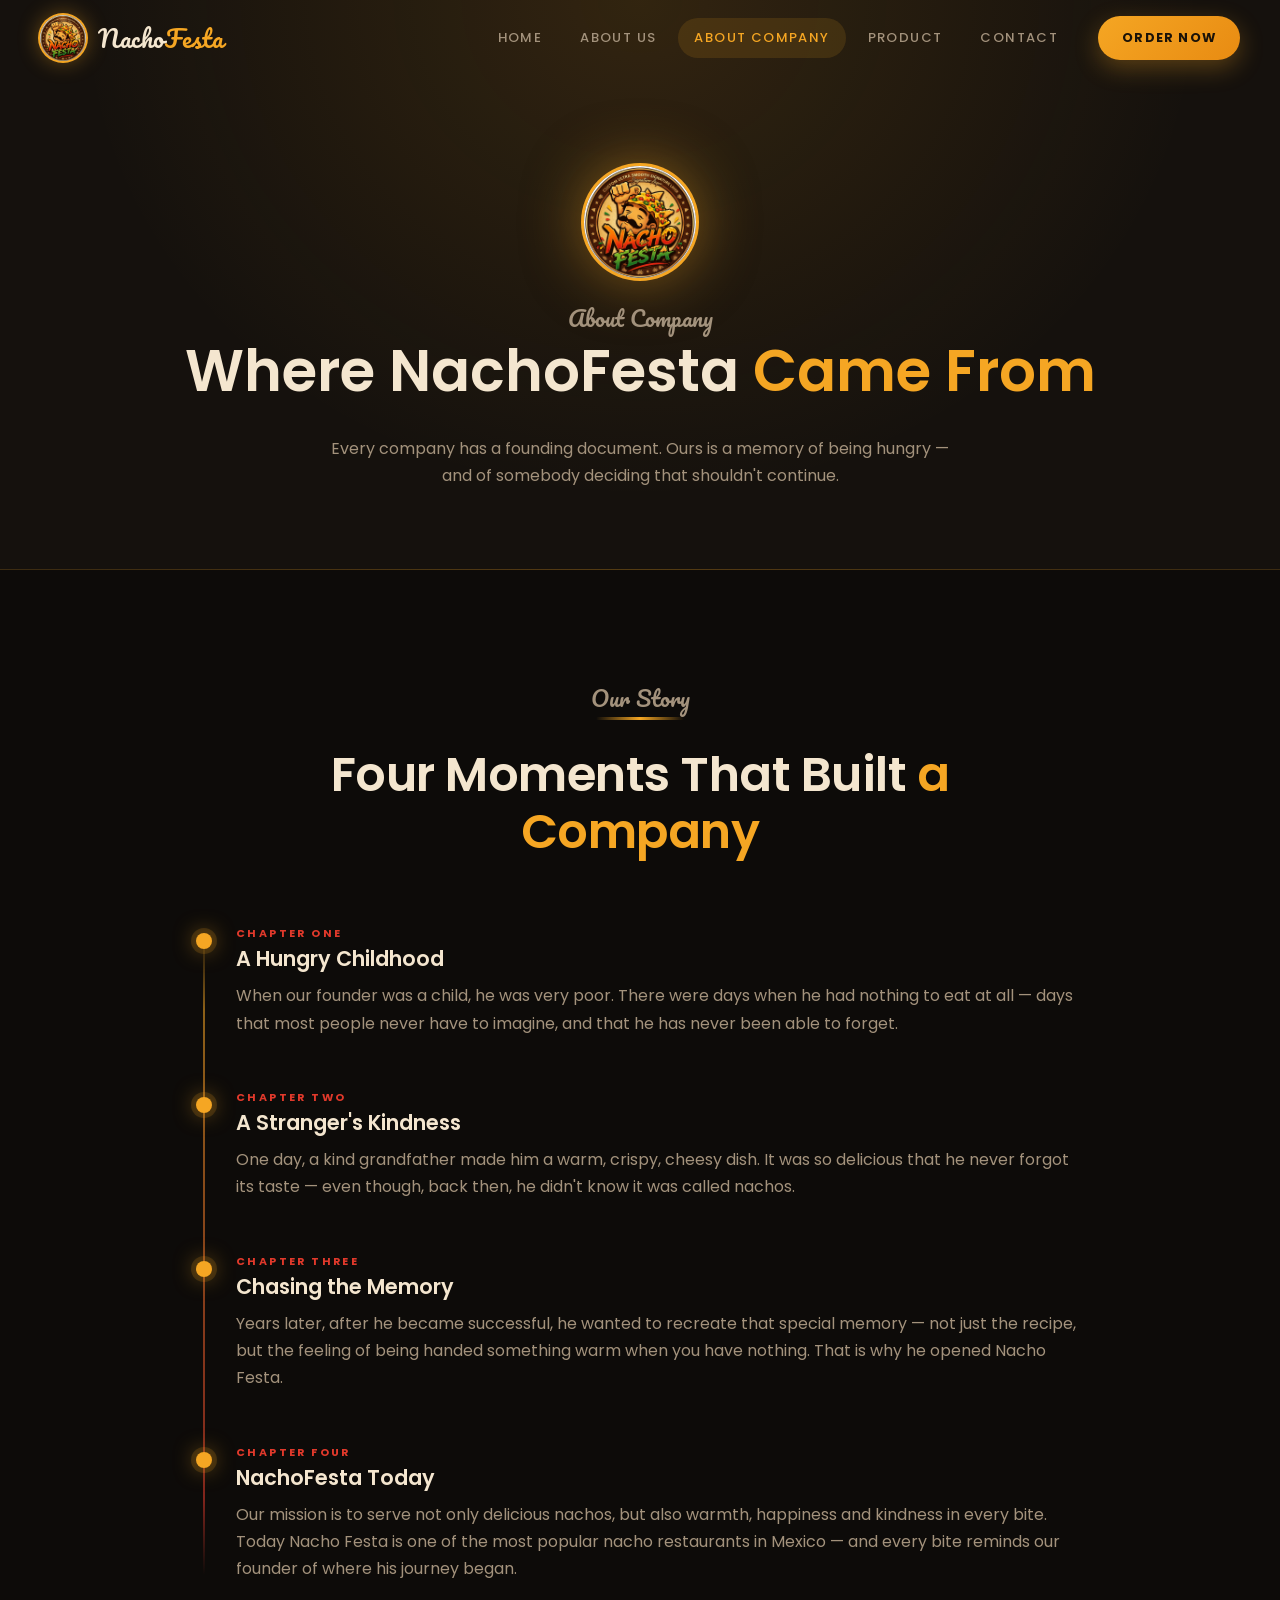
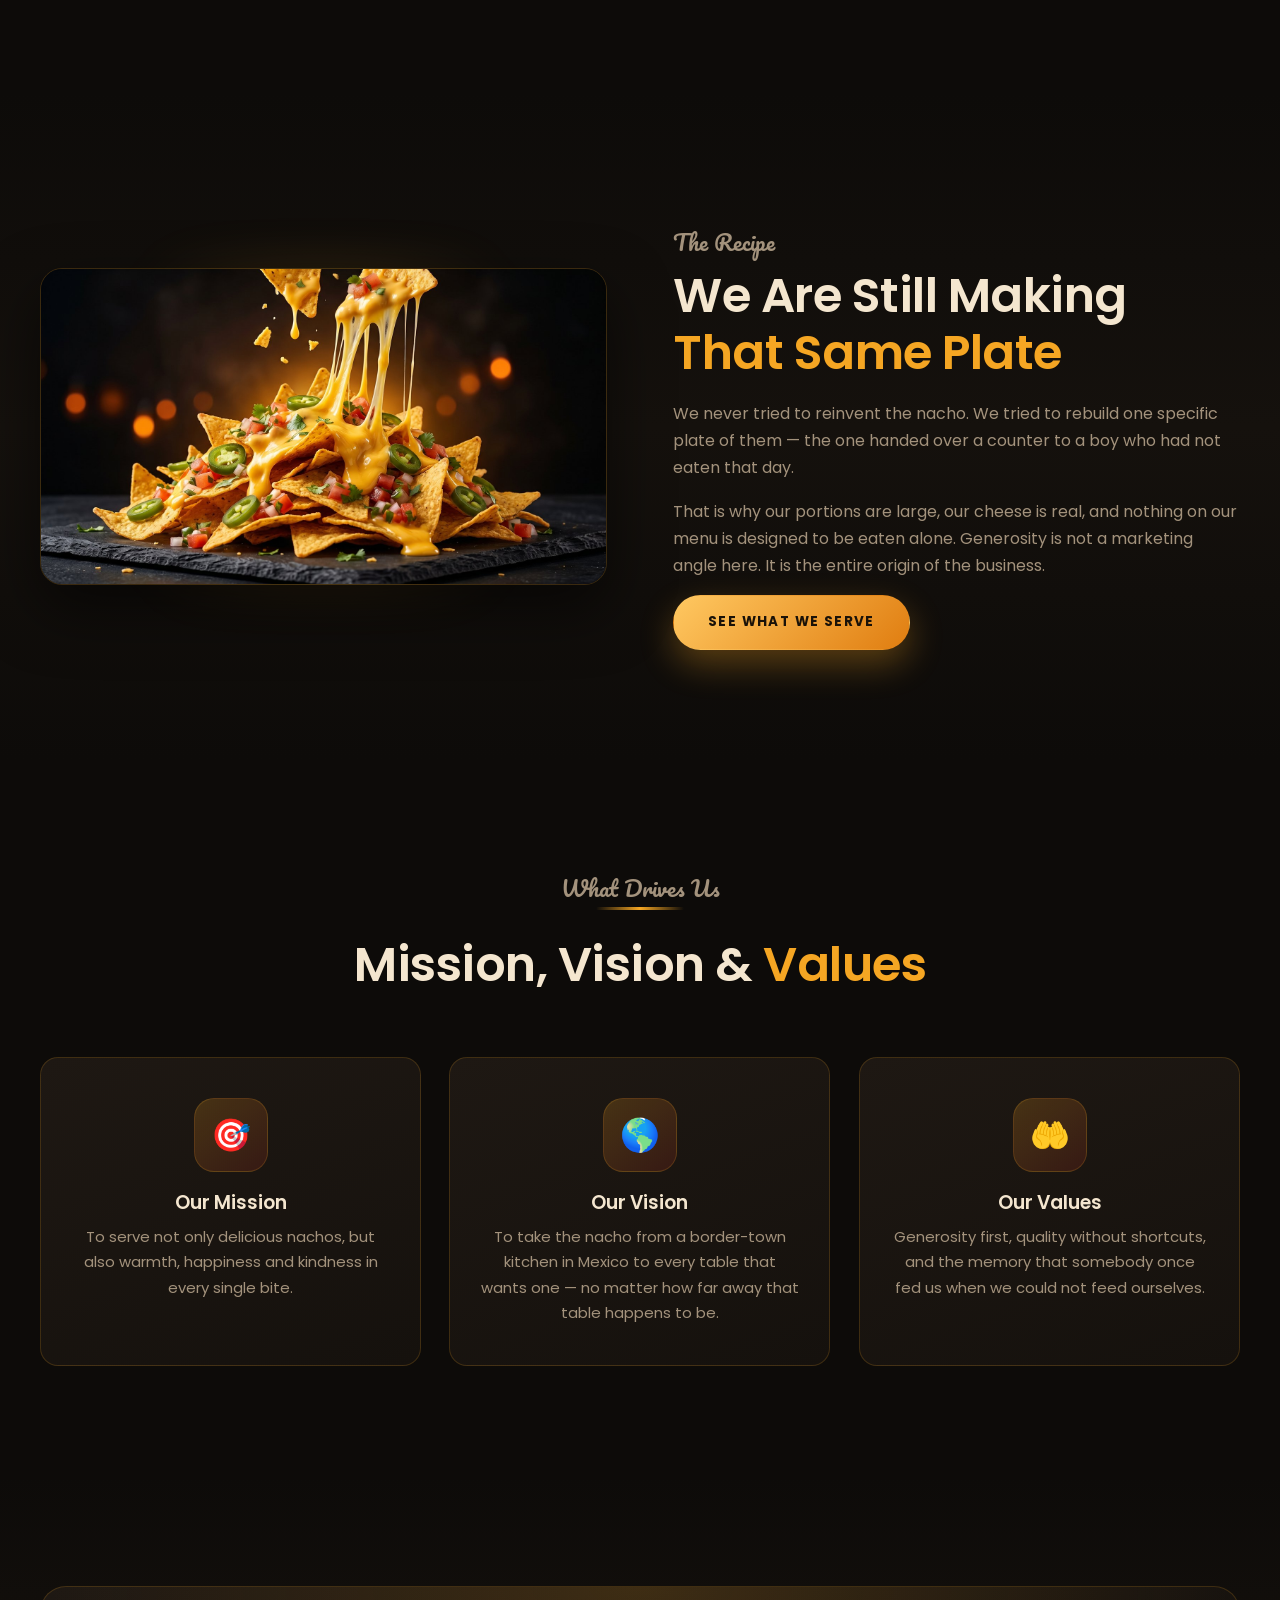
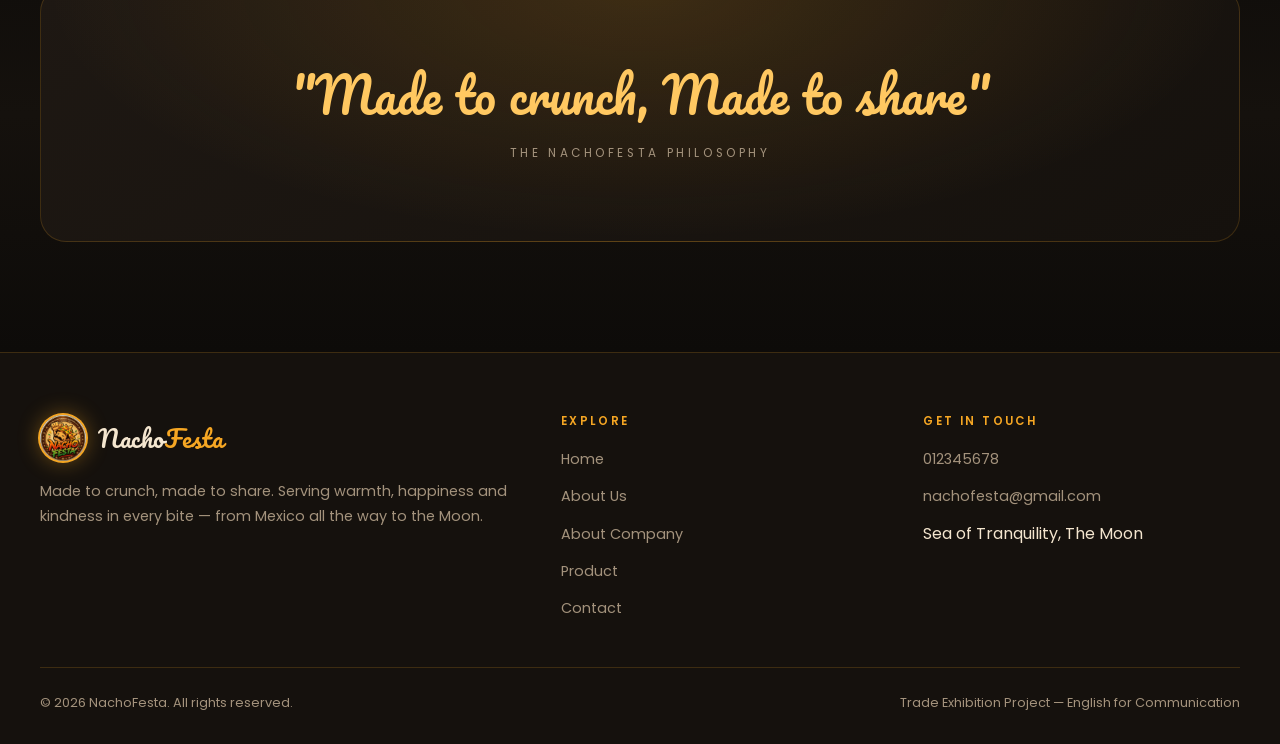
==== about-company.html @ cbf6ca9f "Add NachoFesta 3D presentation website Five-page static site for the NachoFesta trade exhibition pro" ====
<!DOCTYPE html>
<html lang="en">
<head>
<meta charset="UTF-8">
<meta name="viewport" content="width=device-width, initial-scale=1">
<title>About Company — The NachoFesta Story</title>
<meta name="description" content="How NachoFesta began: a hungry child, a kind grandfather, one warm plate of nachos, and the restaurant built to remember it.">
<link rel="icon" href="images/logo.jpg">
<link rel="preconnect" href="https://fonts.googleapis.com">
<link rel="preconnect" href="https://fonts.gstatic.com" crossorigin>
<link href="https://fonts.googleapis.com/css2?family=Pacifico&family=Poppins:wght@300;400;500;600;700;800&display=swap" rel="stylesheet">
<link rel="stylesheet" href="css/style.css">
</head>
<body>

<header class="nav">
  <div class="nav__inner">
    <a class="brand" href="index.html">
      <img src="images/logo.jpg" alt="NachoFesta logo">
      <span class="brand__name">Nacho<span>Festa</span></span>
    </a>
    <button class="nav__burger" aria-label="Toggle menu" aria-expanded="false">
      <span></span><span></span><span></span>
    </button>
    <ul class="nav__links">
      <li><a href="index.html">Home</a></li>
      <li><a href="about-us.html">About Us</a></li>
      <li><a href="about-company.html">About Company</a></li>
      <li><a href="product.html">Product</a></li>
      <li><a href="contact.html">Contact</a></li>
    </ul>
    <a class="nav__cta" href="product.html">Order Now</a>
  </div>
</header>

<!-- ===================== PAGE HERO ===================== -->
<section class="page-hero">
  <div class="wrap">
    <img class="hero__logo" src="images/logo.jpg" alt="NachoFesta emblem" style="width:112px;height:112px">
    <p class="eyebrow">About Company</p>
    <h1>Where NachoFesta <span style="color:var(--amber)">Came From</span></h1>
    <p>Every company has a founding document. Ours is a memory of being hungry — and of
       somebody deciding that shouldn't continue.</p>
  </div>
</section>

<!-- ===================== ORIGIN TIMELINE ===================== -->
<section class="section">
  <div class="wrap">
    <div class="section__head reveal">
      <p class="eyebrow">Our Story</p>
      <div class="rule"></div>
      <h2 class="section__title">Four Moments That Built <em>a Company</em></h2>
    </div>

    <div class="timeline">
      <article class="tl-item reveal">
        <span class="tl-step">Chapter One</span>
        <h3>A Hungry Childhood</h3>
        <p>When our founder was a child, he was very poor. There were days when he had nothing
           to eat at all — days that most people never have to imagine, and that he has never
           been able to forget.</p>
      </article>

      <article class="tl-item reveal" data-delay="1">
        <span class="tl-step">Chapter Two</span>
        <h3>A Stranger's Kindness</h3>
        <p>One day, a kind grandfather made him a warm, crispy, cheesy dish. It was so delicious
           that he never forgot its taste — even though, back then, he didn't know it was
           called nachos.</p>
      </article>

      <article class="tl-item reveal" data-delay="2">
        <span class="tl-step">Chapter Three</span>
        <h3>Chasing the Memory</h3>
        <p>Years later, after he became successful, he wanted to recreate that special memory —
           not just the recipe, but the feeling of being handed something warm when you have
           nothing. That is why he opened Nacho Festa.</p>
      </article>

      <article class="tl-item reveal" data-delay="3">
        <span class="tl-step">Chapter Four</span>
        <h3>NachoFesta Today</h3>
        <p>Our mission is to serve not only delicious nachos, but also warmth, happiness and
           kindness in every bite. Today Nacho Festa is one of the most popular nacho
           restaurants in Mexico — and every bite reminds our founder of where his journey began.</p>
      </article>
    </div>
  </div>
</section>

<!-- ===================== FOUNDER'S PLATE ===================== -->
<section class="section section--tint">
  <div class="wrap split tilt-scene">
    <div class="split__media reveal">
      <img src="images/hero-nachos.jpg" alt="A generous plate of nachos with melted cheese and fresh toppings">
    </div>
    <div class="reveal" data-delay="1">
      <p class="eyebrow">The Recipe</p>
      <h2 class="section__title">We Are Still Making <em>That Same Plate</em></h2>
      <p>
        We never tried to reinvent the nacho. We tried to rebuild one specific plate of them —
        the one handed over a counter to a boy who had not eaten that day.
      </p>
      <p>
        That is why our portions are large, our cheese is real, and nothing on our menu is
        designed to be eaten alone. Generosity is not a marketing angle here. It is the entire
        origin of the business.
      </p>
      <a class="btn btn--primary" href="product.html">See What We Serve</a>
    </div>
  </div>
</section>

<!-- ===================== MISSION / VISION / VALUES ===================== -->
<section class="section">
  <div class="wrap">
    <div class="section__head reveal">
      <p class="eyebrow">What Drives Us</p>
      <div class="rule"></div>
      <h2 class="section__title">Mission, Vision &amp; <em>Values</em></h2>
    </div>

    <div class="grid-3 tilt-scene">
      <article class="card-3d feature reveal" data-delay="1">
        <div class="feature__icon">🎯</div>
        <h3>Our Mission</h3>
        <p>To serve not only delicious nachos, but also warmth, happiness and kindness in
           every single bite.</p>
      </article>
      <article class="card-3d feature reveal" data-delay="2">
        <div class="feature__icon">🌎</div>
        <h3>Our Vision</h3>
        <p>To take the nacho from a border-town kitchen in Mexico to every table that wants
           one — no matter how far away that table happens to be.</p>
      </article>
      <article class="card-3d feature reveal" data-delay="3">
        <div class="feature__icon">🤲</div>
        <h3>Our Values</h3>
        <p>Generosity first, quality without shortcuts, and the memory that somebody once fed
           us when we could not feed ourselves.</p>
      </article>
    </div>
  </div>
</section>

<!-- ===================== SLOGAN BAND ===================== -->
<section class="section section--tint">
  <div class="wrap">
    <div class="quote-band reveal">
      <p>"Made to crunch, Made to share"</p>
      <span>The NachoFesta Philosophy</span>
    </div>
  </div>
</section>

<footer class="footer">
  <div class="wrap">
    <div class="footer__grid">
      <div>
        <a class="brand" href="index.html" style="margin-bottom:18px">
          <img src="images/logo.jpg" alt="NachoFesta logo">
          <span class="brand__name">Nacho<span>Festa</span></span>
        </a>
        <p>Made to crunch, made to share. Serving warmth, happiness and kindness in every bite —
           from Mexico all the way to the Moon.</p>
      </div>
      <div>
        <h4>Explore</h4>
        <ul>
          <li><a href="index.html">Home</a></li>
          <li><a href="about-us.html">About Us</a></li>
          <li><a href="about-company.html">About Company</a></li>
          <li><a href="product.html">Product</a></li>
          <li><a href="contact.html">Contact</a></li>
        </ul>
      </div>
      <div>
        <h4>Get in Touch</h4>
        <ul>
          <li><a href="tel:012345678">012345678</a></li>
          <li><a href="mailto:nachofesta@gmail.com">nachofesta@gmail.com</a></li>
          <li>Sea of Tranquility, The Moon</li>
        </ul>
      </div>
    </div>
    <div class="footer__bar">
      <span>© <span data-year></span> NachoFesta. All rights reserved.</span>
      <span>Trade Exhibition Project — English for Communication</span>
    </div>
  </div>
</footer>

<script src="js/main.js"></script>
</body>
</html>
---- css/style.css ----
/* ============================================================
   NachoFesta — "Made to crunch, Made to share"
   Shared design system for all 5 pages
   ============================================================ */

:root {
  --bg-900: #0d0b09;
  --bg-800: #15110d;
  --surface: #1e1813;
  --surface-hi: #2a211a;
  --line: rgba(245, 166, 35, 0.18);

  --amber: #f5a623;
  --amber-hi: #ffc861;
  --chili: #e0392b;
  --lime: #5faa3c;
  --cream: #f4e6cf;
  --muted: #a3927c;

  --font-script: 'Pacifico', cursive;
  --font-body: 'Poppins', system-ui, -apple-system, 'Segoe UI', sans-serif;

  --nav-h: 76px;
  --radius: 18px;
  --shadow-lg: 0 24px 60px rgba(0, 0, 0, 0.55);
  --glow: 0 0 32px rgba(245, 166, 35, 0.28);
  --maxw: 1200px;
}

* { box-sizing: border-box; }

html { scroll-behavior: smooth; }

body {
  margin: 0;
  font-family: var(--font-body);
  background: var(--bg-900);
  color: var(--cream);
  line-height: 1.7;
  overflow-x: hidden;
  -webkit-font-smoothing: antialiased;
}

img { max-width: 100%; display: block; }
a { color: inherit; text-decoration: none; }

h1, h2, h3, h4 { line-height: 1.2; margin: 0 0 0.5em; font-weight: 600; }

.wrap { width: min(100% - 48px, var(--maxw)); margin-inline: auto; }

/* ---------- Selection & scrollbar ---------- */
::selection { background: var(--amber); color: #16110b; }
::-webkit-scrollbar { width: 11px; }
::-webkit-scrollbar-track { background: var(--bg-900); }
::-webkit-scrollbar-thumb {
  background: linear-gradient(var(--amber), var(--chili));
  border-radius: 99px;
  border: 3px solid var(--bg-900);
}

/* ============================================================
   NAVBAR
   ============================================================ */
.nav {
  position: fixed;
  inset: 0 0 auto 0;
  height: var(--nav-h);
  z-index: 100;
  display: flex;
  align-items: center;
  transition: background .35s ease, box-shadow .35s ease, backdrop-filter .35s;
}
.nav.is-stuck {
  background: rgba(13, 11, 9, 0.86);
  backdrop-filter: blur(14px);
  box-shadow: 0 1px 0 var(--line), 0 12px 40px rgba(0, 0, 0, .5);
}
.nav__inner {
  width: min(100% - 48px, var(--maxw));
  margin-inline: auto;
  display: flex;
  align-items: center;
  gap: 24px;
}
.brand { display: flex; align-items: center; gap: 12px; margin-right: auto; }
.brand img {
  width: 46px; height: 46px;
  border-radius: 50%;
  object-fit: cover;
  box-shadow: 0 0 0 2px var(--amber), 0 0 22px rgba(245,166,35,.45);
}
.brand__name {
  font-family: var(--font-script);
  font-size: 1.5rem;
  color: var(--cream);
  letter-spacing: .5px;
}
.brand__name span { color: var(--amber); }

.nav__links { display: flex; align-items: center; gap: 6px; list-style: none; margin: 0; padding: 0; }
.nav__links a {
  display: block;
  padding: 9px 16px;
  border-radius: 99px;
  font-size: .82rem;
  font-weight: 500;
  letter-spacing: 1.4px;
  text-transform: uppercase;
  color: var(--muted);
  transition: color .25s, background .25s;
}
.nav__links a:hover { color: var(--cream); background: rgba(245, 166, 35, .1); }
.nav__links a.is-active { color: var(--amber); background: rgba(245, 166, 35, .13); }

.nav__cta {
  padding: 11px 24px;
  border-radius: 99px;
  background: linear-gradient(135deg, var(--amber), #e88b12);
  color: #1a1208 !important;
  font-size: .8rem;
  font-weight: 700;
  letter-spacing: 1.2px;
  text-transform: uppercase;
  box-shadow: 0 8px 24px rgba(245, 166, 35, .3);
  transition: transform .25s, box-shadow .25s;
}
.nav__cta:hover { transform: translateY(-2px); box-shadow: 0 12px 30px rgba(245, 166, 35, .45); }

.nav__burger {
  display: none;
  width: 44px; height: 44px;
  border: 1px solid var(--line);
  border-radius: 12px;
  background: rgba(245,166,35,.06);
  cursor: pointer;
  padding: 0;
  position: relative;
}
.nav__burger span {
  position: absolute; left: 12px; right: 12px; height: 2px;
  background: var(--amber); border-radius: 2px;
  transition: transform .3s, opacity .3s;
}
.nav__burger span:nth-child(1) { top: 15px; }
.nav__burger span:nth-child(2) { top: 21px; }
.nav__burger span:nth-child(3) { top: 27px; }
.nav.is-open .nav__burger span:nth-child(1) { transform: translateY(6px) rotate(45deg); }
.nav.is-open .nav__burger span:nth-child(2) { opacity: 0; }
.nav.is-open .nav__burger span:nth-child(3) { transform: translateY(-6px) rotate(-45deg); }

/* ============================================================
   BUTTONS
   ============================================================ */
.btn {
  display: inline-flex; align-items: center; gap: 10px;
  padding: 15px 34px;
  border-radius: 99px;
  font-size: .84rem; font-weight: 700;
  letter-spacing: 1.4px; text-transform: uppercase;
  border: 1px solid transparent;
  cursor: pointer;
  transition: transform .25s, box-shadow .25s, background .25s, color .25s;
}
.btn--primary {
  background: linear-gradient(135deg, var(--amber-hi), #e07d10);
  color: #1a1208;
  box-shadow: 0 14px 34px rgba(245, 166, 35, .32);
}
.btn--primary:hover { transform: translateY(-3px); box-shadow: 0 20px 44px rgba(245, 166, 35, .48); }
.btn--ghost { border-color: var(--line); color: var(--cream); background: rgba(255,255,255,.03); }
.btn--ghost:hover { border-color: var(--amber); color: var(--amber); transform: translateY(-3px); }

/* ============================================================
   SECTION HEADINGS
   ============================================================ */
.section { padding: 110px 0; position: relative; }
.section--tint { background: linear-gradient(180deg, var(--bg-900), var(--bg-800) 50%, var(--bg-900)); }

.eyebrow {
  font-family: var(--font-script);
  font-size: 1.35rem;
  color: var(--amber);
  margin-bottom: 6px;
}
.section__title {
  font-size: clamp(1.9rem, 4.4vw, 3rem);
  letter-spacing: -0.5px;
  margin-bottom: 18px;
}
.section__title em { color: var(--amber); font-style: normal; }
.section__head { text-align: center; max-width: 720px; margin: 0 auto 64px; }
.section__head p { color: var(--muted); margin: 0; }

.rule {
  width: 88px; height: 3px; margin: 0 auto 26px;
  background: linear-gradient(90deg, transparent, var(--amber), transparent);
  border-radius: 2px;
}

/* ============================================================
   3D CARD (tilt driven by --rx / --ry set in main.js)
   ============================================================ */
.tilt-scene { perspective: 1100px; }
.card-3d {
  --rx: 0deg; --ry: 0deg;
  background: linear-gradient(160deg, var(--surface), var(--bg-800));
  border: 1px solid var(--line);
  border-radius: var(--radius);
  transform: rotateX(var(--rx)) rotateY(var(--ry)) translateZ(0);
  transform-style: preserve-3d;
  transition: transform .18s ease-out, box-shadow .35s, border-color .35s;
  will-change: transform;
}
.card-3d:hover {
  border-color: rgba(245, 166, 35, .5);
  box-shadow: var(--shadow-lg), var(--glow);
}
.card-3d__pop { transform: translateZ(38px); }

/* ============================================================
   SCROLL REVEAL
   ============================================================ */
.reveal {
  opacity: 0;
  transform: translateY(34px);
  transition: opacity .8s cubic-bezier(.2,.7,.3,1), transform .8s cubic-bezier(.2,.7,.3,1);
}
.reveal.is-visible { opacity: 1; transform: none; }
.reveal[data-delay="1"] { transition-delay: .09s; }
.reveal[data-delay="2"] { transition-delay: .18s; }
.reveal[data-delay="3"] { transition-delay: .27s; }
.reveal[data-delay="4"] { transition-delay: .36s; }
.reveal[data-delay="5"] { transition-delay: .45s; }
.reveal[data-delay="6"] { transition-delay: .54s; }
.reveal[data-delay="7"] { transition-delay: .63s; }

/* ============================================================
   HERO (home)
   ============================================================ */
.hero {
  position: relative;
  min-height: 100svh;
  display: grid;
  place-items: center;
  text-align: center;
  overflow: hidden;
  padding: calc(var(--nav-h) + 40px) 0 80px;
}
#scene-hero {
  position: absolute; inset: 0;
  width: 100%; height: 100%;
  display: block;
}
.hero::after {
  content: '';
  position: absolute; inset: 0;
  background:
    radial-gradient(ellipse at 50% 45%, transparent 30%, rgba(13,11,9,.72) 78%),
    linear-gradient(180deg, rgba(13,11,9,.55), transparent 28%, rgba(13,11,9,.9));
  pointer-events: none;
}
.hero__inner { position: relative; z-index: 2; width: min(100% - 48px, 900px); }
.hero__logo {
  width: 132px; height: 132px;
  margin: 0 auto 22px;
  border-radius: 50%;
  object-fit: cover;
  box-shadow: 0 0 0 3px var(--amber), 0 0 60px rgba(245,166,35,.5);
  animation: floaty 6s ease-in-out infinite;
}
@keyframes floaty {
  0%, 100% { transform: translateY(0) rotate(0deg); }
  50% { transform: translateY(-14px) rotate(3deg); }
}
.hero__title {
  font-family: var(--font-script);
  font-size: clamp(3rem, 10vw, 6.2rem);
  margin: 0 0 4px;
  background: linear-gradient(180deg, #fff5e2, var(--amber) 55%, var(--chili));
  -webkit-background-clip: text; background-clip: text;
  color: transparent;
  filter: drop-shadow(0 8px 30px rgba(245,166,35,.35));
}
.hero__slogan {
  font-size: clamp(1rem, 2.4vw, 1.42rem);
  letter-spacing: 5px;
  text-transform: uppercase;
  color: var(--amber-hi);
  margin-bottom: 14px;
}
.hero__sub { color: var(--muted); max-width: 620px; margin: 0 auto 34px; }
.hero__actions { display: flex; gap: 16px; justify-content: center; flex-wrap: wrap; }

.scroll-hint {
  position: absolute; bottom: 28px; left: 50%; z-index: 2;
  transform: translateX(-50%);
  font-size: .68rem; letter-spacing: 3px; text-transform: uppercase;
  color: var(--muted);
  display: grid; justify-items: center; gap: 8px;
}
.scroll-hint i {
  width: 1px; height: 42px; display: block;
  background: linear-gradient(var(--amber), transparent);
  animation: hint 2s ease-in-out infinite;
}
@keyframes hint { 0%,100% { opacity: .25; } 50% { opacity: 1; } }

/* ---------- Small page hero (inner pages) ---------- */
.page-hero {
  position: relative;
  padding: calc(var(--nav-h) + 90px) 0 80px;
  text-align: center;
  overflow: hidden;
  background:
    radial-gradient(ellipse at 50% 0%, rgba(245,166,35,.13), transparent 62%),
    var(--bg-800);
  border-bottom: 1px solid var(--line);
}
.page-hero h1 { font-size: clamp(2.2rem, 6vw, 3.6rem); }
.page-hero p { color: var(--muted); max-width: 640px; margin: 0 auto; }
.page-hero__scene { position: absolute; inset: 0; opacity: .5; }

/* ============================================================
   SPLIT (text + image)
   ============================================================ */
.split {
  display: grid;
  grid-template-columns: 1fr 1fr;
  gap: 66px;
  align-items: center;
}
.split--flip .split__media { order: 2; }
.split__media { position: relative; }
.split__media img {
  width: 100%;
  border-radius: 22px;
  border: 1px solid var(--line);
  box-shadow: var(--shadow-lg);
}
.split__media::before {
  content: '';
  position: absolute; inset: -18px;
  background: radial-gradient(circle at 50% 50%, rgba(245,166,35,.24), transparent 68%);
  z-index: -1;
  filter: blur(18px);
}
.split p { color: var(--muted); }

/* ---------- Fact chips (nacho origin) ---------- */
.facts { display: flex; flex-wrap: wrap; gap: 12px; margin: 26px 0 30px; }
.fact {
  border: 1px solid var(--line);
  background: rgba(245,166,35,.06);
  border-radius: 14px;
  padding: 12px 18px;
}
.fact b { display: block; color: var(--amber); font-size: 1.1rem; line-height: 1.2; }
.fact span { font-size: .74rem; letter-spacing: 1.4px; text-transform: uppercase; color: var(--muted); }

/* ============================================================
   FEATURE CARDS
   ============================================================ */
.grid-3 { display: grid; grid-template-columns: repeat(3, 1fr); gap: 28px; }
.feature { padding: 40px 30px; text-align: center; }
.feature__icon {
  width: 74px; height: 74px; margin: 0 auto 20px;
  display: grid; place-items: center;
  font-size: 2rem;
  border-radius: 20px;
  background: linear-gradient(140deg, rgba(245,166,35,.2), rgba(224,57,43,.14));
  border: 1px solid var(--line);
}
.feature h3 { font-size: 1.18rem; }
.feature p { color: var(--muted); font-size: .93rem; margin: 0; }

/* ============================================================
   ORG CHART (about-us)
   ============================================================ */
.org { display: grid; justify-items: center; gap: 0; }
.org__ceo { max-width: 380px; width: 100%; }
.org__connector { width: 100%; max-width: 1000px; height: 78px; overflow: visible; }
.org__connector path { stroke: var(--amber); stroke-width: 2; fill: none; opacity: .45; }

.team-grid {
  display: grid;
  grid-template-columns: repeat(4, 1fr);
  gap: 26px;
  width: 100%;
}
.person { overflow: hidden; text-align: center; }
.person__photo { position: relative; aspect-ratio: 3 / 4; overflow: hidden; background: var(--bg-800); }
.person__photo img {
  width: 100%; height: 100%; object-fit: cover; object-position: center top;
  transition: transform .6s cubic-bezier(.2,.7,.3,1), filter .5s;
  filter: saturate(.9) contrast(1.03);
}
.card-3d:hover .person__photo img { transform: scale(1.06); filter: saturate(1.08); }
.person__photo::after {
  content: '';
  position: absolute; inset: 0;
  background: linear-gradient(180deg, transparent 45%, rgba(13,11,9,.92));
}
.person__badge {
  position: absolute; top: 14px; left: 14px; z-index: 2;
  padding: 5px 12px; border-radius: 99px;
  font-size: .62rem; font-weight: 700; letter-spacing: 1.5px; text-transform: uppercase;
  background: rgba(13,11,9,.75);
  border: 1px solid var(--line);
  color: var(--amber);
  backdrop-filter: blur(6px);
}
.person__body { padding: 20px 20px 26px; position: relative; margin-top: -46px; z-index: 2; }
.person__name { font-size: 1.06rem; margin: 0 0 4px; }
.person__role {
  font-size: .72rem; letter-spacing: 1.6px; text-transform: uppercase;
  color: var(--amber); margin-bottom: 12px;
}
.person__duty { font-size: .82rem; color: var(--muted); margin: 0; line-height: 1.6; }

.org__ceo .person__photo { aspect-ratio: 4 / 5; }
.org__ceo .person__name { font-size: 1.4rem; }
.org__ceo .person__role { color: var(--amber-hi); font-size: .78rem; }

/* ============================================================
   TIMELINE (about-company)
   ============================================================ */
.timeline { position: relative; max-width: 900px; margin-inline: auto; padding-left: 46px; }
.timeline::before {
  content: '';
  position: absolute; left: 13px; top: 8px; bottom: 8px; width: 2px;
  background: linear-gradient(180deg, transparent, var(--amber) 12%, var(--chili) 88%, transparent);
  opacity: .55;
}
.tl-item { position: relative; padding: 0 0 52px; }
.tl-item:last-child { padding-bottom: 0; }
.tl-item::before {
  content: '';
  position: absolute; left: -40px; top: 8px;
  width: 16px; height: 16px; border-radius: 50%;
  background: var(--amber);
  box-shadow: 0 0 0 5px rgba(245,166,35,.16), 0 0 22px rgba(245,166,35,.7);
}
.tl-item h3 { font-size: 1.3rem; margin-bottom: 10px; }
.tl-item .tl-step {
  font-size: .68rem; letter-spacing: 2.4px; text-transform: uppercase;
  color: var(--chili); font-weight: 700; display: block; margin-bottom: 4px;
}
.tl-item p { color: var(--muted); margin: 0; }

.quote-band {
  text-align: center;
  padding: 76px 32px;
  border-radius: 26px;
  background:
    radial-gradient(ellipse at 50% 0%, rgba(245,166,35,.16), transparent 70%),
    linear-gradient(150deg, var(--surface), var(--bg-800));
  border: 1px solid var(--line);
}
.quote-band p {
  font-family: var(--font-script);
  font-size: clamp(1.6rem, 4.6vw, 3rem);
  color: var(--amber-hi);
  margin: 0 0 10px;
  line-height: 1.35;
}
.quote-band span { font-size: .74rem; letter-spacing: 3.6px; text-transform: uppercase; color: var(--muted); }

/* ============================================================
   PRODUCTS
   ============================================================ */
.menu-grid { display: grid; grid-template-columns: repeat(3, 1fr); gap: 30px; }
.product { overflow: hidden; display: flex; flex-direction: column; }
.product__media { position: relative; aspect-ratio: 1 / 1; overflow: hidden; background: var(--bg-800); }
.product__media img { width: 100%; height: 100%; object-fit: cover; transition: transform .7s cubic-bezier(.2,.7,.3,1); }
.card-3d:hover .product__media img { transform: scale(1.08); }
.product__price {
  position: absolute; right: 16px; bottom: 16px; z-index: 2;
  padding: 10px 20px; border-radius: 99px;
  font-weight: 800; font-size: 1.16rem;
  background: linear-gradient(135deg, var(--amber-hi), #e07d10);
  color: #1a1208;
  box-shadow: 0 10px 26px rgba(0,0,0,.5);
}
.product__tag {
  position: absolute; left: 16px; top: 16px; z-index: 2;
  padding: 6px 14px; border-radius: 99px;
  font-size: .64rem; font-weight: 700; letter-spacing: 1.6px; text-transform: uppercase;
  background: rgba(13,11,9,.78); border: 1px solid var(--line);
  backdrop-filter: blur(6px);
}
.product__tag--mild { color: var(--lime); }
.product__tag--cheese { color: var(--amber); }
.product__tag--hot { color: var(--chili); }
.product__body { padding: 26px 26px 30px; display: flex; flex-direction: column; flex: 1; }
.product__name { font-size: 1.34rem; margin-bottom: 6px; }
.product__desc { color: var(--muted); font-size: .9rem; flex: 1; margin: 0 0 18px; }
.heat { display: flex; align-items: center; gap: 8px; font-size: .7rem; letter-spacing: 1.6px; text-transform: uppercase; color: var(--muted); }
.heat__chilis { display: inline-flex; gap: 5px; }
.heat__chilis i { font-style: normal; font-size: 1.02rem; line-height: 1; filter: grayscale(1) brightness(.55); }
.heat__chilis i.on { filter: none; }

.compare { width: 100%; border-collapse: collapse; overflow: hidden; border-radius: var(--radius); }
.compare th, .compare td { padding: 17px 20px; text-align: left; border-bottom: 1px solid var(--line); font-size: .92rem; }
.compare thead th {
  background: rgba(245,166,35,.09);
  font-size: .7rem; letter-spacing: 1.8px; text-transform: uppercase; color: var(--amber);
}
.compare tbody tr { background: rgba(255,255,255,.015); transition: background .25s; }
.compare tbody tr:hover { background: rgba(245,166,35,.06); }
.compare td:first-child { font-weight: 600; color: var(--cream); }
.compare .price { color: var(--amber); font-weight: 800; font-size: 1.05rem; }
.table-wrap { overflow-x: auto; border: 1px solid var(--line); border-radius: var(--radius); }
.note { text-align: center; color: var(--muted); font-size: .82rem; margin-top: 18px; }

/* ============================================================
   CONTACT
   ============================================================ */
.contact-split { display: grid; grid-template-columns: 1.05fr 1fr; gap: 52px; align-items: stretch; }
.moon-stage {
  position: relative;
  min-height: 460px;
  border-radius: 26px;
  overflow: hidden;
  border: 1px solid var(--line);
  background: radial-gradient(ellipse at 50% 50%, #0b1020, #05060c 70%);
}
#scene-moon { position: absolute; inset: 0; width: 100%; height: 100%; display: block; }
.moon-stage__label {
  position: absolute; left: 22px; bottom: 22px; z-index: 2;
  font-size: .68rem; letter-spacing: 2.6px; text-transform: uppercase; color: var(--muted);
}
.moon-stage__label b { display: block; color: var(--amber); font-size: 1rem; letter-spacing: 1px; }

.info-list { list-style: none; margin: 0; padding: 0; display: grid; gap: 16px; }
.info {
  display: flex; gap: 18px; align-items: flex-start;
  padding: 22px 24px;
}
.info__icon {
  flex: 0 0 auto;
  width: 48px; height: 48px; border-radius: 14px;
  display: grid; place-items: center; font-size: 1.25rem;
  background: linear-gradient(140deg, rgba(245,166,35,.2), rgba(224,57,43,.14));
  border: 1px solid var(--line);
}
.info__label { font-size: .68rem; letter-spacing: 2.2px; text-transform: uppercase; color: var(--muted); margin-bottom: 3px; }
.info__value { font-size: 1.04rem; color: var(--cream); font-weight: 500; }
.info__value a:hover { color: var(--amber); }
.info__value small { display: block; color: var(--muted); font-size: .82rem; font-weight: 400; }

.form { display: grid; gap: 18px; }
.form__row { display: grid; grid-template-columns: 1fr 1fr; gap: 18px; }
.field { display: grid; gap: 8px; }
.field label { font-size: .68rem; letter-spacing: 2px; text-transform: uppercase; color: var(--muted); }
.field input, .field textarea {
  font-family: inherit; font-size: .95rem;
  padding: 14px 16px;
  color: var(--cream);
  background: rgba(255,255,255,.03);
  border: 1px solid var(--line);
  border-radius: 13px;
  transition: border-color .25s, background .25s;
}
.field input:focus, .field textarea:focus {
  outline: none; border-color: var(--amber); background: rgba(245,166,35,.06);
}
.field textarea { resize: vertical; min-height: 132px; }
.form__msg {
  display: none;
  padding: 15px 20px; border-radius: 13px;
  background: rgba(95,170,60,.12); border: 1px solid rgba(95,170,60,.4);
  color: #b9e4a4; font-size: .9rem;
}
.form__msg.is-shown { display: block; }

.hq-banner { position: relative; border-radius: 26px; overflow: hidden; border: 1px solid var(--line); }
.hq-banner img { width: 100%; aspect-ratio: 16 / 7; object-fit: cover; }
.hq-banner__cap {
  position: absolute; inset: auto 0 0 0;
  padding: 46px 34px 30px;
  background: linear-gradient(transparent, rgba(13,11,9,.94));
}
.hq-banner__cap h3 { margin-bottom: 4px; font-size: 1.5rem; }
.hq-banner__cap p { margin: 0; color: var(--muted); font-size: .9rem; }

/* ============================================================
   CTA BAND + FOOTER
   ============================================================ */
.cta-band {
  text-align: center;
  padding: 92px 32px;
  border-radius: 26px;
  background:
    radial-gradient(ellipse at 50% 120%, rgba(224,57,43,.2), transparent 65%),
    radial-gradient(ellipse at 50% -20%, rgba(245,166,35,.2), transparent 65%),
    linear-gradient(150deg, var(--surface), var(--bg-800));
  border: 1px solid var(--line);
}
.cta-band h2 { font-size: clamp(1.7rem, 4.4vw, 2.7rem); }
.cta-band p { color: var(--muted); max-width: 560px; margin: 0 auto 30px; }

.footer { border-top: 1px solid var(--line); background: var(--bg-800); padding: 62px 0 30px; }
.footer__grid { display: grid; grid-template-columns: 1.5fr 1fr 1fr; gap: 46px; }
.footer p { color: var(--muted); font-size: .9rem; }
.footer h4 { font-size: .72rem; letter-spacing: 2.4px; text-transform: uppercase; color: var(--amber); margin-bottom: 16px; }
.footer ul { list-style: none; margin: 0; padding: 0; display: grid; gap: 10px; }
.footer ul a { color: var(--muted); font-size: .9rem; transition: color .25s; }
.footer ul a:hover { color: var(--amber); }
.footer__bar {
  margin-top: 46px; padding-top: 24px;
  border-top: 1px solid var(--line);
  display: flex; justify-content: space-between; gap: 14px; flex-wrap: wrap;
  color: var(--muted); font-size: .8rem;
}

/* ============================================================
   RESPONSIVE
   ============================================================ */
@media (max-width: 1020px) {
  .team-grid { grid-template-columns: repeat(2, 1fr); }
  .org__connector { display: none; }
  .org { gap: 34px; }
}

@media (max-width: 900px) {
  .nav__links {
    position: fixed;
    top: var(--nav-h); left: 0; right: 0;
    flex-direction: column;
    align-items: stretch;
    gap: 2px;
    padding: 16px 24px 26px;
    background: rgba(13,11,9,.97);
    backdrop-filter: blur(16px);
    border-bottom: 1px solid var(--line);
    transform: translateY(-140%);
    transition: transform .38s cubic-bezier(.2,.7,.3,1);
  }
  .nav.is-open .nav__links { transform: none; }
  .nav__links a { padding: 14px 16px; font-size: .9rem; }
  .nav__burger { display: block; }
  .nav__cta { display: none; }

  .split, .contact-split { grid-template-columns: 1fr; gap: 40px; }
  .split--flip .split__media { order: 0; }
  .grid-3, .menu-grid { grid-template-columns: 1fr; }
  .footer__grid { grid-template-columns: 1fr; gap: 32px; }
  .section { padding: 78px 0; }
  .moon-stage { min-height: 340px; }
}

@media (max-width: 560px) {
  .wrap, .nav__inner { width: calc(100% - 32px); }
  .team-grid { grid-template-columns: 1fr; }
  .form__row { grid-template-columns: 1fr; }
  .hero__logo { width: 104px; height: 104px; }
  .cta-band, .quote-band { padding: 56px 22px; }
  .timeline { padding-left: 34px; }
  .tl-item::before { left: -30px; width: 13px; height: 13px; }
  .btn { padding: 13px 26px; font-size: .78rem; }
}

@media (prefers-reduced-motion: reduce) {
  *, *::before, *::after { animation-duration: .01ms !important; transition-duration: .01ms !important; }
  html { scroll-behavior: auto; }
  .reveal { opacity: 1; transform: none; }
}
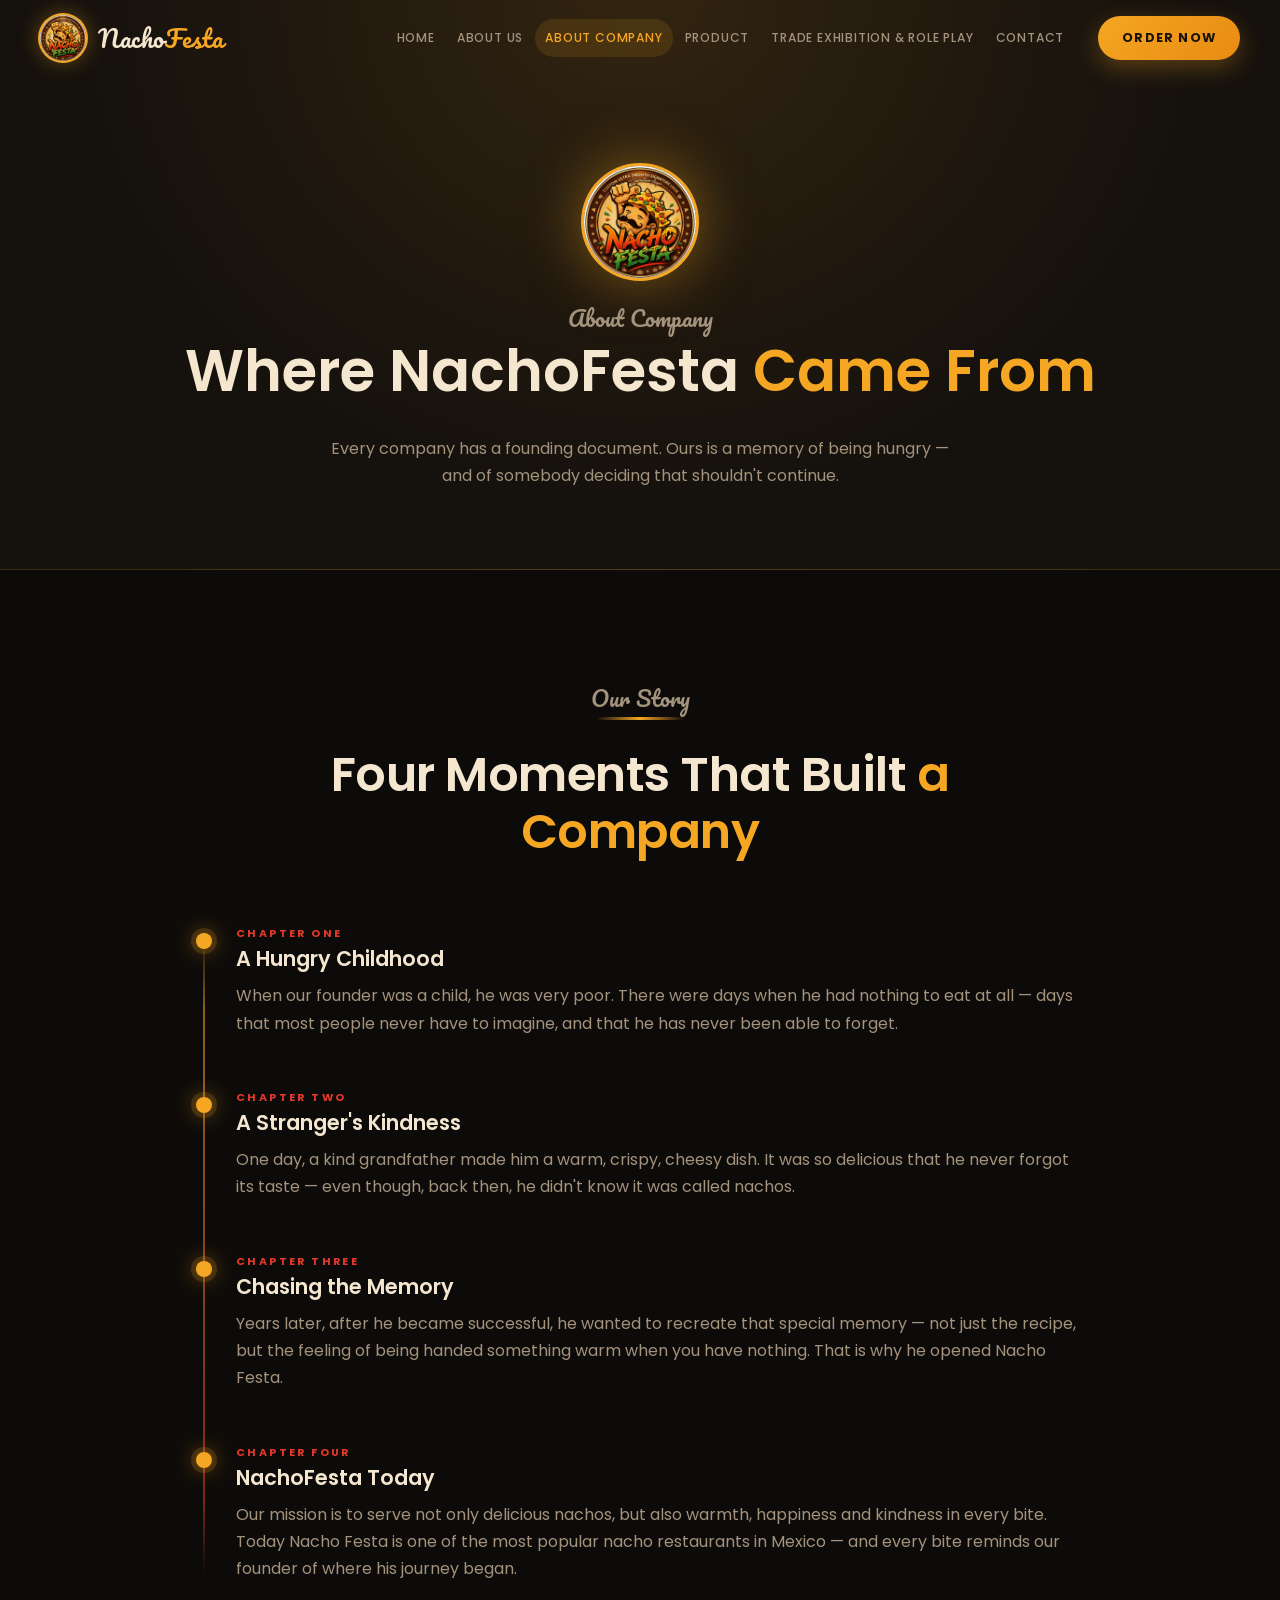
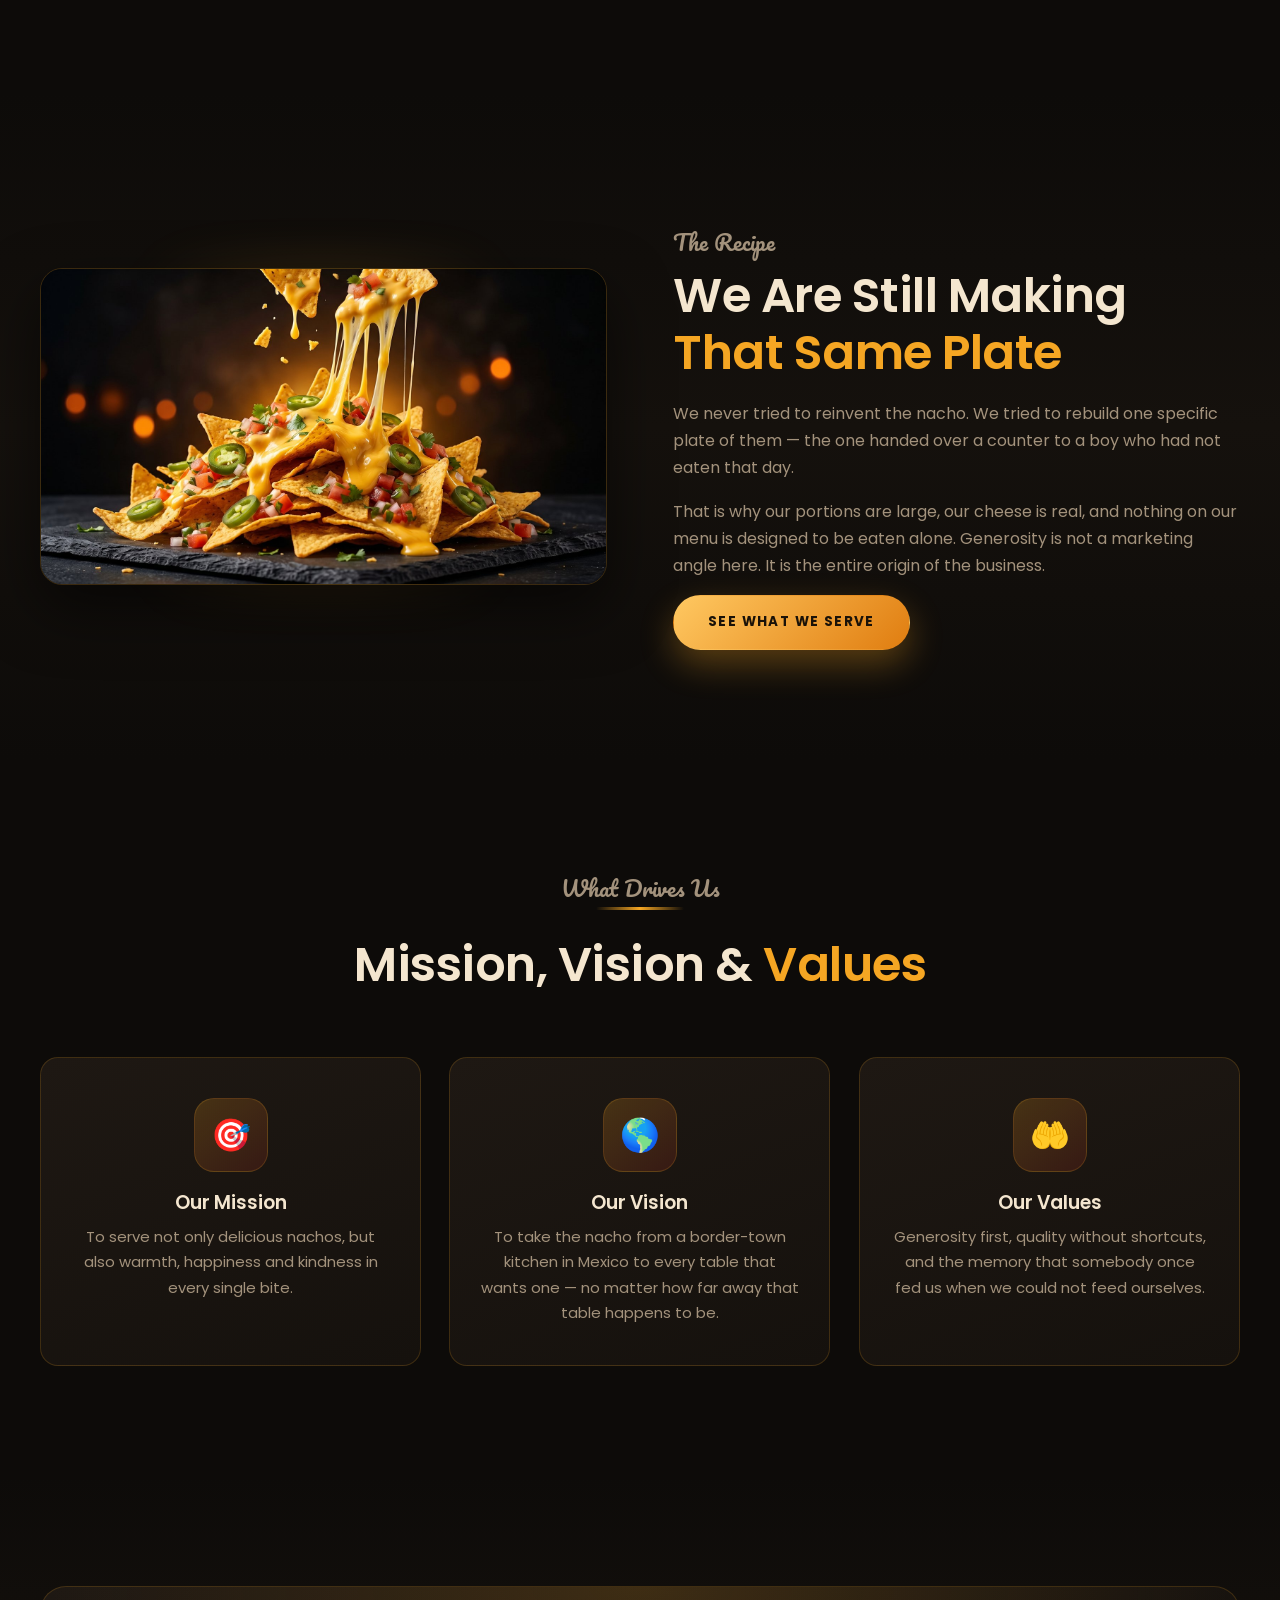
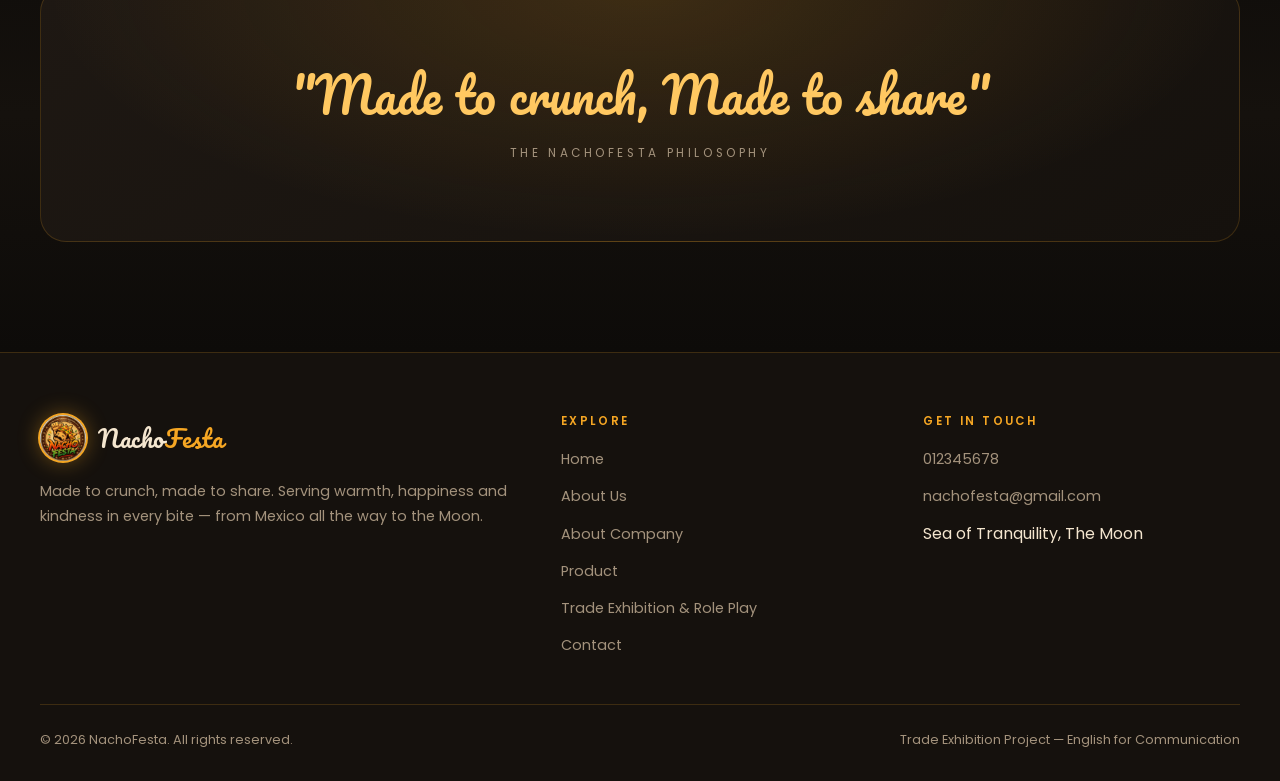
==== commit 5003d373: "Add Trade Exhibition & Role Play video page New videos.html embeds the two YouTube clips, linked fro" ====
--- a/about-company.html
+++ b/about-company.html
@@ -27,6 +27,7 @@
       <li><a href="about-us.html">About Us</a></li>
       <li><a href="about-company.html">About Company</a></li>
       <li><a href="product.html">Product</a></li>
+      <li><a href="videos.html">Trade Exhibition &amp; Role Play</a></li>
       <li><a href="contact.html">Contact</a></li>
     </ul>
     <a class="nav__cta" href="product.html">Order Now</a>
@@ -172,6 +173,7 @@
           <li><a href="about-us.html">About Us</a></li>
           <li><a href="about-company.html">About Company</a></li>
           <li><a href="product.html">Product</a></li>
+          <li><a href="videos.html">Trade Exhibition &amp; Role Play</a></li>
           <li><a href="contact.html">Contact</a></li>
         </ul>
       </div>
--- a/css/style.css
+++ b/css/style.css
@@ -97,14 +97,15 @@
 }
 .brand__name span { color: var(--amber); }
 
-.nav__links { display: flex; align-items: center; gap: 6px; list-style: none; margin: 0; padding: 0; }
+.nav__links { display: flex; align-items: center; gap: 2px; list-style: none; margin: 0; padding: 0; }
 .nav__links a {
   display: block;
-  padding: 9px 16px;
+  padding: 9px 10px;
   border-radius: 99px;
-  font-size: .82rem;
+  font-size: .76rem;
   font-weight: 500;
-  letter-spacing: 1.4px;
+  letter-spacing: .8px;
+  white-space: nowrap;
   text-transform: uppercase;
   color: var(--muted);
   transition: color .25s, background .25s;
@@ -376,18 +377,45 @@
 /* ============================================================
    ORG CHART (about-us)
    ============================================================ */
-.org { display: grid; justify-items: center; gap: 0; }
+.org { display: grid; justify-items: center; row-gap: 96px; position: relative; }
 .org__ceo { max-width: 380px; width: 100%; }
-.org__connector { width: 100%; max-width: 1000px; height: 78px; overflow: visible; }
-.org__connector path { stroke: var(--amber); stroke-width: 2; fill: none; opacity: .45; }
+.org__ceo, .team-grid { position: relative; z-index: 1; }
+
+/* Link layer — paths are generated from the live layout by js/org-chart.js */
+.org__lines {
+  position: absolute; inset: 0;
+  width: 100%; height: 100%;
+  z-index: 0; overflow: visible; pointer-events: none;
+  opacity: 0; transition: opacity .9s ease .25s;
+}
+.org.is-drawn .org__lines { opacity: 1; }
+.org__link {
+  fill: none; stroke-linecap: round; stroke-linejoin: round;
+  transition: opacity .35s, stroke-width .35s;
+}
+.org__link--report { stroke: var(--amber); stroke-width: 2; opacity: .42; }
+.org.is-focused .org__link { opacity: .05; }
+.org .org__link--trace { opacity: 0; }         /* only ever shown while lit */
+.org .org__link.is-lit { opacity: .95; stroke-width: 2.6; }
 
 .team-grid {
   display: grid;
   grid-template-columns: repeat(4, 1fr);
-  gap: 26px;
+  column-gap: 26px;
+  row-gap: 64px;
   width: 100%;
 }
 .person { overflow: hidden; text-align: center; }
+.person:focus-visible { outline: 2px solid var(--amber); outline-offset: 3px; }
+/* Same timings as .reveal, but a quicker opacity so the dim/highlight feels responsive. */
+.org .person {
+  transition: opacity .28s ease, transform .8s cubic-bezier(.2,.7,.3,1),
+              box-shadow .35s, border-color .35s;
+}
+.org.is-focused .person { opacity: .38; }
+.org .person.is-active,
+.org .person.is-related { opacity: 1; border-color: rgba(245, 166, 35, .55); }
+.org .person.is-active { box-shadow: var(--shadow-lg), var(--glow); }
 .person__photo { position: relative; aspect-ratio: 3 / 4; overflow: hidden; background: var(--bg-800); }
 .person__photo img {
   width: 100%; height: 100%; object-fit: cover; object-position: center top;
@@ -416,6 +444,16 @@
   color: var(--amber); margin-bottom: 12px;
 }
 .person__duty { font-size: .82rem; color: var(--muted); margin: 0; line-height: 1.6; }
+.person__with {
+  margin: 14px 0 0; padding-top: 12px;
+  border-top: 1px solid var(--line);
+  font-size: .74rem; color: var(--muted); line-height: 1.5;
+}
+.person__with span {
+  display: block;
+  font-size: .6rem; letter-spacing: 1.6px; text-transform: uppercase;
+  color: var(--amber); margin-bottom: 2px;
+}
 
 .org__ceo .person__photo { aspect-ratio: 4 / 5; }
 .org__ceo .person__name { font-size: 1.4rem; }
@@ -614,15 +652,64 @@
 }
 
 /* ============================================================
+   VIDEOS
+   ============================================================ */
+.video-list { display: grid; gap: 110px; }
+.video-frame {
+  position: relative;
+  aspect-ratio: 16 / 9;
+  border-radius: 22px;
+  border: 1px solid var(--line);
+  overflow: hidden;
+  background:
+    radial-gradient(ellipse at 50% 30%, rgba(245,166,35,.14), transparent 65%),
+    linear-gradient(160deg, var(--surface-hi), var(--bg-800));
+  box-shadow: var(--shadow-lg);
+}
+.video-frame iframe,
+.video-frame video { position: absolute; inset: 0; width: 100%; height: 100%; border: 0; }
+.video-frame__empty {
+  position: absolute;
+  inset: 0;
+  display: grid;
+  place-content: center;
+  justify-items: center;
+  gap: 16px;
+  text-align: center;
+  color: var(--muted);
+  font-size: .78rem;
+  letter-spacing: 2.2px;
+  text-transform: uppercase;
+}
+.video-frame__empty b { font-weight: 600; }
+.video-frame__play {
+  display: grid;
+  place-items: center;
+  width: 84px; height: 84px;
+  padding-left: 6px;
+  border-radius: 50%;
+  background: linear-gradient(135deg, var(--amber), #e88b12);
+  color: #1a1208;
+  font-size: 1.9rem;
+  box-shadow: var(--glow), 0 12px 30px rgba(0,0,0,.45);
+  transition: transform .3s ease;
+}
+.video-frame:hover .video-frame__play { transform: scale(1.08); }
+.video-num {
+  display: block;
+  font-family: var(--font-script);
+  font-size: 3rem;
+  line-height: 1;
+  color: var(--amber);
+  opacity: .5;
+  margin-bottom: 10px;
+}
+
+/* ============================================================
    RESPONSIVE
    ============================================================ */
-@media (max-width: 1020px) {
-  .team-grid { grid-template-columns: repeat(2, 1fr); }
-  .org__connector { display: none; }
-  .org { gap: 34px; }
-}
-
-@media (max-width: 900px) {
+/* Six links (one long) no longer fit in one row below this — use the burger menu */
+@media (max-width: 1180px) {
   .nav__links {
     position: fixed;
     top: var(--nav-h); left: 0; right: 0;
@@ -640,18 +727,27 @@
   .nav__links a { padding: 14px 16px; font-size: .9rem; }
   .nav__burger { display: block; }
   .nav__cta { display: none; }
-
+}
+
+@media (max-width: 1020px) {
+  .team-grid { grid-template-columns: repeat(2, 1fr); }
+  .org { row-gap: 84px; }
+}
+
+@media (max-width: 900px) {
   .split, .contact-split { grid-template-columns: 1fr; gap: 40px; }
   .split--flip .split__media { order: 0; }
   .grid-3, .menu-grid { grid-template-columns: 1fr; }
   .footer__grid { grid-template-columns: 1fr; gap: 32px; }
   .section { padding: 78px 0; }
   .moon-stage { min-height: 340px; }
+  .video-list { gap: 72px; }
 }
 
 @media (max-width: 560px) {
   .wrap, .nav__inner { width: calc(100% - 32px); }
-  .team-grid { grid-template-columns: 1fr; }
+  .team-grid { grid-template-columns: 1fr; row-gap: 34px; padding-left: 28px; }
+  .org { row-gap: 62px; }
   .form__row { grid-template-columns: 1fr; }
   .hero__logo { width: 104px; height: 104px; }
   .cta-band, .quote-band { padding: 56px 22px; }
